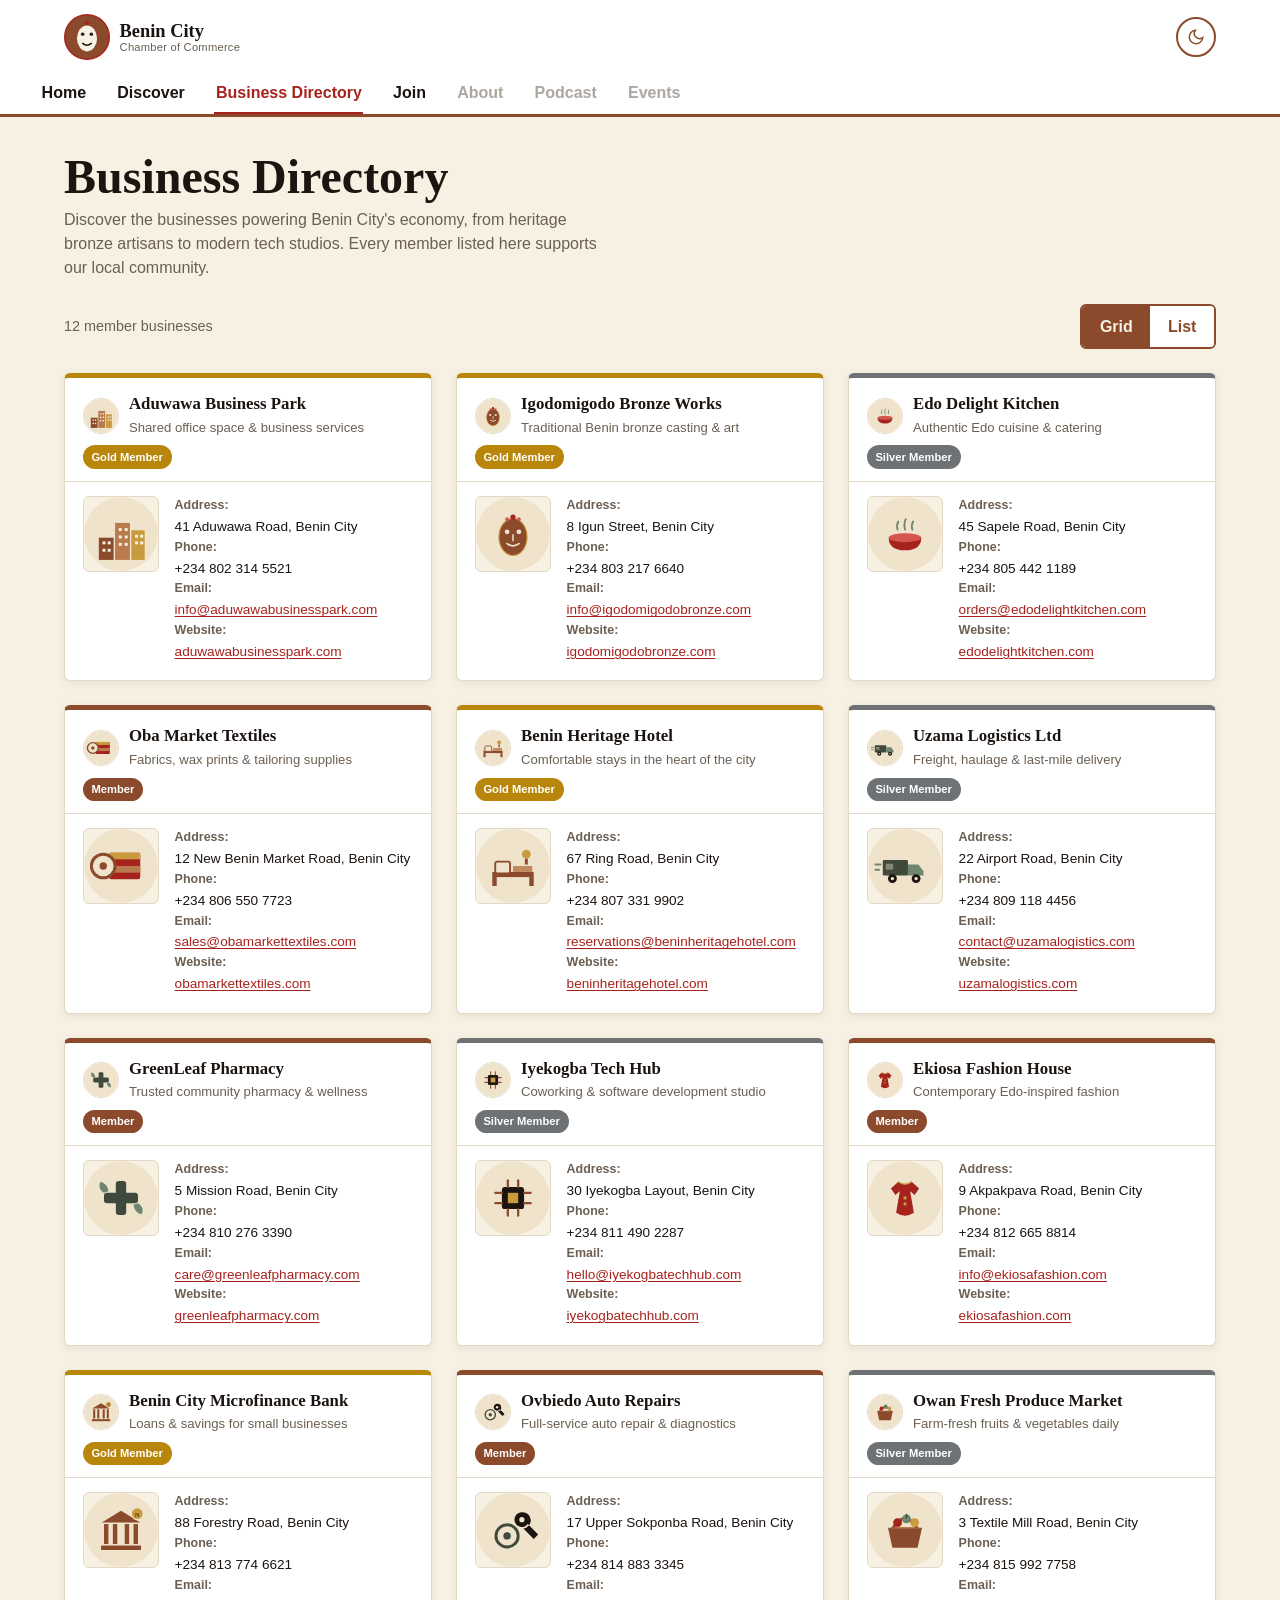
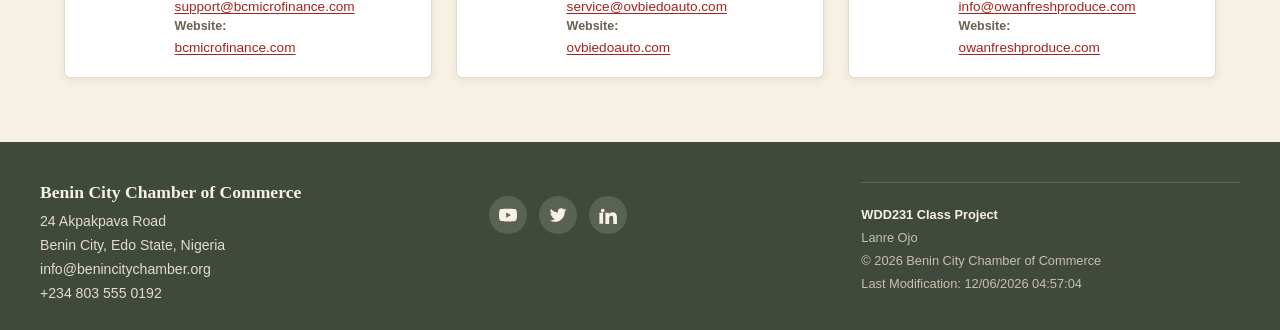
==== chamber/directory.html @ d04460f0 "Move chamber directory to root" ====
<!DOCTYPE html>
<html lang="en">

<head>
  <meta charset="UTF-8" />
  <meta name="viewport" content="width=device-width, initial-scale=1.0" />
  <title>Business Directory | Benin City Chamber of Commerce</title>
  <meta name="description"
    content="Browse member businesses of the Benin City Chamber of Commerce, from bronze artisans to logistics firms, hotels, and local shops." />
  <meta name="author" content="Lanre Ojo" />

  <!-- Favicon -->
  <link rel="icon" type="image/svg+xml" href="images/favicon.svg" />

  <!-- Open Graph / Facebook -->
  <meta property="og:type" content="website" />
  <meta property="og:title" content="Business Directory | Benin City Chamber of Commerce" />
  <meta property="og:description"
    content="Browse member businesses of the Benin City Chamber of Commerce, from bronze artisans to logistics firms, hotels, and local shops." />
  <meta property="og:image" content="images/og-banner.png" />
  <meta property="og:url" content="https://username.github.io/wdd231/chamber/directory.html" />

  <!-- Fonts -->
  <link rel="preconnect" href="https://fonts.googleapis.com" />
  <link rel="preconnect" href="https://fonts.gstatic.com" crossorigin />
  <link href="https://fonts.googleapis.com/css2?family=Roboto:wght@400;500;700;900&display=swap" rel="stylesheet" />

  <!-- Styles: normalize first, then small, then large -->
  <link rel="stylesheet" href="styles/normalize.css" />
  <link rel="stylesheet" href="styles/small.css" />
  <link rel="stylesheet" href="styles/large.css" />
</head>

<body>
  <a class="skip-link" href="#main-content">Skip to main content</a>

  <header class="site-header">
    <div class="header-inner">
      <a class="brand" href="index.html">
        <img src="images/logo.svg" alt="Benin City Chamber of Commerce logo" width="40" height="40" />
        <span class="brand-text">
          <span class="brand-name">Benin City</span>
          <span class="brand-sub">Chamber of Commerce</span>
        </span>
      </a>

      <div class="header-controls">
        <button id="theme-toggle" class="theme-toggle" type="button" aria-pressed="false" aria-label="Toggle dark mode">
          <svg viewBox="0 0 24 24" fill="none" stroke="currentColor" stroke-width="2" stroke-linecap="round">
            <path d="M21 12.79A9 9 0 1 1 11.21 3 7 7 0 0 0 21 12.79Z" />
          </svg>
        </button>
        <button id="nav-toggle" class="nav-toggle" type="button" aria-expanded="false" aria-controls="primary-nav"
          aria-label="Toggle navigation menu">
          <span></span>
          <span></span>
          <span></span>
        </button>
      </div>
    </div>

    <nav id="primary-nav" class="primary-nav" aria-label="Primary">
      <ul>
        <li><a href="index.html">Home</a></li>
        <li><a href="discover.html">Discover</a></li>
        <li><a href="directory.html" aria-current="page">Business Directory</a></li>
        <li><a href="join.html">Join</a></li>
        <li><a href="#" class="is-disabled" aria-disabled="true">About</a></li>
        <li><a href="#" class="is-disabled" aria-disabled="true">Podcast</a></li>
        <li><a href="#" class="is-disabled" aria-disabled="true">Events</a></li>
      </ul>
    </nav>
  </header>

  <main id="main-content">
    <h1 class="page-title">Business Directory</h1>
    <p class="page-lede">Discover the businesses powering Benin City's economy, from heritage bronze artisans to modern
      tech studios. Every member listed here supports our local community.</p>

    <div class="directory-controls">
      <p id="result-count" class="result-count" aria-live="polite">Loading members…</p>
      <div class="view-toggle" role="group" aria-label="Directory view">
        <button id="grid-view-btn" type="button" aria-pressed="true">Grid</button>
        <button id="list-view-btn" type="button" aria-pressed="false">List</button>
      </div>
    </div>

    <section id="directory" class="directory" aria-label="Member businesses">
      <div class="member-card skeleton" aria-hidden="true"></div>
      <div class="member-card skeleton" aria-hidden="true"></div>
      <div class="member-card skeleton" aria-hidden="true"></div>
      <div class="member-card skeleton" aria-hidden="true"></div>
      <div class="member-card skeleton" aria-hidden="true"></div>
      <div class="member-card skeleton" aria-hidden="true"></div>
      <div class="member-card skeleton" aria-hidden="true"></div>
      <div class="member-card skeleton" aria-hidden="true"></div>
      <div class="member-card skeleton" aria-hidden="true"></div>
      <div class="member-card skeleton" aria-hidden="true"></div>
      <div class="member-card skeleton" aria-hidden="true"></div>
      <div class="member-card skeleton" aria-hidden="true"></div>
    </section>
  </main>

  <footer class="site-footer">
    <div class="footer-inner">
      <div class="footer-contact">
        <h2>Benin City Chamber of Commerce</h2>
        <p>
          24 Akpakpava Road<br />
          Benin City, Edo State, Nigeria<br />
          <a href="mailto:info@benincitychamber.org">info@benincitychamber.org</a><br />
          <a href="tel:+2348035550192">+234 803 555 0192</a>
        </p>
      </div>

      <div class="footer-social">
        <a href="https://youtube.com" target="_blank" rel="noopener" aria-label="Benin City Chamber on YouTube">
          <svg viewBox="0 0 24 24">
            <path
              d="M23.5 6.2a3 3 0 0 0-2.1-2.1C19.5 3.5 12 3.5 12 3.5s-7.5 0-9.4.6A3 3 0 0 0 .5 6.2 31 31 0 0 0 0 12a31 31 0 0 0 .5 5.8 3 3 0 0 0 2.1 2.1c1.9.6 9.4.6 9.4.6s7.5 0 9.4-.6a3 3 0 0 0 2.1-2.1A31 31 0 0 0 24 12a31 31 0 0 0-.5-5.8ZM9.6 15.5v-7l6.3 3.5-6.3 3.5Z" />
          </svg>
        </a>
        <a href="https://twitter.com" target="_blank" rel="noopener" aria-label="Benin City Chamber on Twitter">
          <svg viewBox="0 0 24 24">
            <path
              d="M23.4 5.2c-.8.4-1.7.6-2.6.8a4.6 4.6 0 0 0 2-2.5c-.9.5-1.8.9-2.9 1.1a4.5 4.5 0 0 0-7.8 4.1A12.9 12.9 0 0 1 2.7 4a4.5 4.5 0 0 0 1.4 6 4.5 4.5 0 0 1-2-.6v.1a4.5 4.5 0 0 0 3.6 4.4 4.6 4.6 0 0 1-2 .1 4.5 4.5 0 0 0 4.2 3.1A9 9 0 0 1 1 19.1a12.8 12.8 0 0 0 7 2c8.3 0 12.9-6.9 12.9-12.9v-.6c.9-.6 1.6-1.4 2.2-2.3Z" />
          </svg>
        </a>
        <a href="https://linkedin.com" target="_blank" rel="noopener" aria-label="Benin City Chamber on LinkedIn">
          <svg viewBox="0 0 24 24">
            <path
              d="M4.98 3.5a2.5 2.5 0 1 1 0 5 2.5 2.5 0 0 1 0-5ZM.5 8.98h4.97V23.5H.5V8.98Zm7.98 0h4.76v1.99h.07c.66-1.25 2.28-2.57 4.69-2.57 5.02 0 5.94 3.3 5.94 7.6v8.5h-4.97v-7.53c0-1.8-.03-4.11-2.5-4.11-2.51 0-2.9 1.96-2.9 3.98v7.66H8.48V8.98Z" />
          </svg>
        </a>
      </div>

      <div class="footer-meta">
        <p><strong>WDD231 Class Project</strong></p>
        <p>Lanre Ojo</p>
        <p>&copy; <span id="current-year"></span> Benin City Chamber of Commerce</p>
        <p>Last Modification: <span id="last-modified"></span></p>
      </div>
    </div>
  </footer>

  <script src="scripts/directory.js"></script>
</body>

</html>
---- chamber/styles/small.css ----
/* ============================================
   Benin City Chamber of Commerce
   Base / mobile-first styles (320px and up)
   ============================================ */

:root {
  /* Core palette */
  --ink: #1B1410;
  --ivory: #F7F1E4;
  --surface: #FFFFFF;
  --bronze: #8A4A2B;
  --bronze-dark: #6B3A21;
  --coral: #A6231D;
  --patina: #3F4A3D;
  --muted: #6B5F53;
  --border: #E4D9C6;

  /* Membership tiers */
  --tier-gold: #B8860B;
  --tier-silver: #6E7275;
  --tier-member: #8A4A2B;

  /* Type */
  --font-display: 'Fraunces', Georgia, 'Times New Roman', serif;
  --font-body: 'Work Sans', -apple-system, BlinkMacSystemFont, 'Segoe UI', sans-serif;

  --radius: 6px;
  --shadow: 0 2px 8px rgba(27, 20, 16, 0.08);
}

[data-theme='dark'] {
  --ink: #F3EADA;
  --ivory: #16110D;
  --surface: #221A14;
  --bronze: #C1804F;
  --bronze-dark: #A66A3D;
  --coral: #D4564E;
  --patina: #6E8570;
  --muted: #B8AA97;
  --border: #3A2E23;
  --shadow: 0 2px 10px rgba(0, 0, 0, 0.4);
}

html {
  scroll-behavior: smooth;
}

body {
  font-family: var(--font-body);
  background-color: var(--ivory);
  color: var(--ink);
  transition: background-color 0.25s ease, color 0.25s ease;
}

h1,
h2,
h3,
h4 {
  font-family: var(--font-display);
  color: var(--ink);
}

a:focus-visible,
button:focus-visible,
input:focus-visible {
  outline: 3px solid var(--coral);
  outline-offset: 2px;
}

.visually-hidden {
  position: absolute;
  width: 1px;
  height: 1px;
  padding: 0;
  margin: -1px;
  overflow: hidden;
  clip: rect(0, 0, 0, 0);
  white-space: nowrap;
  border: 0;
}

.skip-link {
  position: absolute;
  left: -999px;
  top: 0;
  background: var(--coral);
  color: #fff;
  padding: 0.75rem 1.25rem;
  z-index: 100;
  border-radius: 0 0 var(--radius) 0;
}

.skip-link:focus {
  left: 0;
}

/* ---------- Header ---------- */

.site-header {
  background-color: var(--surface);
  border-bottom: 3px solid var(--bronze);
  position: sticky;
  top: 0;
  z-index: 50;
}

.header-inner {
  display: flex;
  align-items: center;
  justify-content: space-between;
  padding: 0.75rem 1rem;
  max-width: 1200px;
  margin: 0 auto;
}

.brand {
  display: flex;
  align-items: center;
  gap: 0.6rem;
  min-width: 0;
}

.brand img {
  width: 40px;
  height: 40px;
  flex-shrink: 0;
}

.brand-text {
  display: flex;
  flex-direction: column;
  line-height: 1.1;
}

.brand-name {
  font-family: var(--font-display);
  font-weight: 700;
  font-size: 1rem;
  color: var(--ink);
}

.brand-sub {
  font-size: 0.7rem;
  color: var(--muted);
  letter-spacing: 0.02em;
}

.header-controls {
  display: flex;
  align-items: center;
  gap: 0.5rem;
}

.theme-toggle {
  width: 40px;
  height: 40px;
  border-radius: 50%;
  border: 2px solid var(--bronze);
  display: flex;
  align-items: center;
  justify-content: center;
  color: var(--bronze);
  flex-shrink: 0;
}

.theme-toggle svg {
  width: 18px;
  height: 18px;
}

.nav-toggle {
  width: 40px;
  height: 40px;
  display: flex;
  flex-direction: column;
  justify-content: center;
  align-items: center;
  gap: 5px;
  flex-shrink: 0;
}

.nav-toggle span {
  display: block;
  width: 22px;
  height: 2.5px;
  background-color: var(--ink);
  border-radius: 2px;
  transition: transform 0.2s ease, opacity 0.2s ease;
}

.nav-toggle[aria-expanded='true'] span:nth-child(1) {
  transform: translateY(7.5px) rotate(45deg);
}

.nav-toggle[aria-expanded='true'] span:nth-child(2) {
  opacity: 0;
}

.nav-toggle[aria-expanded='true'] span:nth-child(3) {
  transform: translateY(-7.5px) rotate(-45deg);
}

.primary-nav {
  width: 100%;
  max-height: 0;
  overflow: hidden;
  background-color: var(--surface);
  border-top: 1px solid var(--border);
}

.primary-nav.is-open {
  max-height: 400px;
}

.primary-nav ul {
  display: flex;
  flex-direction: column;
  list-style: none;
  padding: 0.5rem 1rem 1rem;
  max-width: 1200px;
  margin: 0 auto;
}

.primary-nav a {
  display: block;
  padding: 0.75rem 0.5rem;
  font-weight: 600;
  color: var(--ink);
  border-bottom: 1px solid var(--border);
}

.primary-nav a[aria-current='page'] {
  color: var(--coral);
  border-bottom-color: var(--coral);
}

.primary-nav a.is-disabled {
  color: var(--muted);
  opacity: 0.55;
  pointer-events: none;
}

/* ---------- Main / Hero ---------- */

main {
  max-width: 1200px;
  margin: 0 auto;
  padding: 1.25rem 1rem 3rem;
}

.page-title {
  font-size: 2rem;
  margin-bottom: 0.25rem;
}

.page-lede {
  color: var(--muted);
  max-width: 60ch;
  margin-bottom: 1.5rem;
}

/* ---------- Directory controls ---------- */

.directory-controls {
  display: flex;
  align-items: center;
  justify-content: space-between;
  flex-wrap: wrap;
  gap: 1rem;
  margin-bottom: 1.5rem;
}

.result-count {
  color: var(--muted);
  font-size: 0.9rem;
}

.view-toggle {
  display: inline-flex;
  border: 2px solid var(--bronze);
  border-radius: var(--radius);
  overflow: hidden;
}

.view-toggle button {
  padding: 0.55rem 1.1rem;
  font-weight: 600;
  background-color: var(--surface);
  color: var(--bronze);
}

.view-toggle button[aria-pressed='true'] {
  background-color: var(--bronze);
  color: var(--ivory);
}

/* ---------- Directory grid view ---------- */

.directory {
  display: grid;
  grid-template-columns: 1fr;
  gap: 1.25rem;
}

.member-card {
  background-color: var(--surface);
  border: 1px solid var(--border);
  border-top: 5px solid var(--tier-member);
  border-radius: var(--radius);
  box-shadow: var(--shadow);
  overflow: hidden;
  display: flex;
  flex-direction: column;
}

.member-card.skeleton {
  min-height: 260px;
  background: linear-gradient(90deg, var(--surface) 25%, var(--border) 50%, var(--surface) 75%);
  background-size: 200% 100%;
  animation: skeleton-pulse 1.4s ease-in-out infinite;
}

@keyframes skeleton-pulse {
  0% {
    background-position: 200% 0;
  }

  100% {
    background-position: -200% 0;
  }
}

.member-card[data-tier='3'] {
  border-top-color: var(--tier-gold);
}

.member-card[data-tier='2'] {
  border-top-color: var(--tier-silver);
}

.member-card[data-tier='1'] {
  border-top-color: var(--tier-member);
}

.card-head {
  padding: 1rem 1.1rem 0.75rem;
  border-bottom: 1px solid var(--border);
}

.card-icon-name {
  display: flex;
  align-items: center;
  gap: 0.65rem;
}

.card-icon-name img {
  width: 36px;
  height: 36px;
  border-radius: 50%;
  flex-shrink: 0;
  border: 1px solid var(--border);
}

.member-name {
  font-size: 1.05rem;
  font-weight: 700;
  line-height: 1.25;
}

.member-tagline {
  font-size: 0.82rem;
  color: var(--muted);
  margin-top: 0.15rem;
}

.tier-badge {
  display: inline-block;
  margin-top: 0.5rem;
  font-size: 0.7rem;
  font-weight: 700;
  padding: 0.2rem 0.55rem;
  border-radius: 999px;
  color: #fff;
}

.tier-badge[data-tier='3'] {
  background-color: var(--tier-gold);
}

.tier-badge[data-tier='2'] {
  background-color: var(--tier-silver);
}

.tier-badge[data-tier='1'] {
  background-color: var(--tier-member);
}

.card-body {
  padding: 0.9rem 1.1rem 1.1rem;
  display: flex;
  gap: 1rem;
}

.card-body img.card-photo {
  width: 64px;
  height: 64px;
  border-radius: var(--radius);
  border: 1px solid var(--border);
  flex-shrink: 0;
  background-color: var(--ivory);
}

.card-details {
  font-size: 0.85rem;
  line-height: 1.6;
  min-width: 0;
}

.card-details dt {
  font-weight: 700;
  display: block;
  font-size: 0.78rem;
  text-transform: none;
  color: var(--muted);
  margin-top: 0.5rem;
}

.card-details dt:first-child {
  margin-top: 0;
}

.card-details dd {
  display: block;
  margin: 0;
  word-break: break-word;
}

.card-details a {
  color: var(--coral);
  text-decoration: underline;
  text-underline-offset: 2px;
}

/* ---------- Directory list view ---------- */

.directory.list-view {
  display: flex;
  flex-direction: column;
  gap: 0.6rem;
}

.directory.list-view .member-card {
  flex-direction: row;
  align-items: center;
  border-top: 1px solid var(--border);
  border-left: 5px solid var(--tier-member);
}

.directory.list-view .member-card[data-tier='3'] {
  border-left-color: var(--tier-gold);
}

.directory.list-view .member-card[data-tier='2'] {
  border-left-color: var(--tier-silver);
}

.directory.list-view .member-card[data-tier='1'] {
  border-left-color: var(--tier-member);
}

.directory.list-view .card-body img.card-photo {
  display: none;
}

.directory.list-view .card-head {
  border-bottom: none;
  padding: 0.7rem 1rem;
  flex: 0 0 auto;
  width: 42%;
}

.directory.list-view .card-body {
  padding: 0.7rem 1rem;
  flex: 1;
  align-items: center;
}

.directory.list-view .card-icon-name img {
  width: 28px;
  height: 28px;
}

.directory.list-view .member-name {
  font-size: 0.92rem;
}

.directory.list-view .tier-badge {
  margin-top: 0.3rem;
}

/* ---------- Footer ---------- */

.site-footer {
  background-color: var(--patina);
  color: var(--ivory);
  padding: 2.5rem 1rem 1.5rem;
}

[data-theme='dark'] .site-footer {
  background-color: #101A12;
}

.footer-inner {
  max-width: 1200px;
  margin: 0 auto;
  display: grid;
  grid-template-columns: 1fr;
  gap: 1.75rem;
}

.footer-inner h2 {
  font-size: 1.1rem;
  color: var(--ivory);
  margin-bottom: 0.5rem;
}

.footer-contact p {
  font-size: 0.88rem;
  line-height: 1.7;
  color: #E3DCCB;
}

.footer-social {
  display: flex;
  gap: 0.75rem;
  margin-top: 0.9rem;
}

.footer-social a {
  width: 38px;
  height: 38px;
  border-radius: 50%;
  background-color: rgba(247, 241, 228, 0.14);
  display: flex;
  align-items: center;
  justify-content: center;
  transition: background-color 0.2s ease;
}

.footer-social a:hover,
.footer-social a:focus-visible {
  background-color: var(--coral);
}

.footer-social svg {
  width: 18px;
  height: 18px;
  fill: var(--ivory);
}

.footer-meta {
  font-size: 0.8rem;
  color: #C9C0AD;
  border-top: 1px solid rgba(247, 241, 228, 0.18);
  padding-top: 1.25rem;
  line-height: 1.8;
}

.footer-meta strong {
  color: var(--ivory);
}
---- chamber/styles/large.css ----
/* ============================================
   Benin City Chamber of Commerce
   Larger viewport enhancements (768px and up)
   ============================================ */

@media screen and (min-width: 768px) {

  .header-inner {
    padding: 0.9rem 1.5rem;
  }

  .brand img {
    width: 46px;
    height: 46px;
  }

  .brand-name {
    font-size: 1.15rem;
  }

  .nav-toggle {
    display: none;
  }

  .primary-nav {
    width: auto;
    max-height: none;
    overflow: visible;
    background-color: transparent;
    border-top: none;
  }

  .primary-nav ul {
    flex-direction: row;
    padding: 0;
    gap: 1.75rem;
  }

  .primary-nav a {
    padding: 0.4rem 0.1rem;
    border-bottom: 2px solid transparent;
  }

  .primary-nav a[aria-current='page'] {
    border-bottom-color: var(--coral);
  }

  main {
    padding: 2rem 1.5rem 4rem;
  }

  .page-title {
    font-size: 2.6rem;
  }

  .directory {
    grid-template-columns: repeat(2, 1fr);
    gap: 1.5rem;
  }

  .directory.list-view {
    display: flex;
    flex-direction: column;
  }

  .footer-inner {
    grid-template-columns: 1.1fr 0.9fr 1fr;
    gap: 2rem;
  }
}

@media screen and (min-width: 1024px) {

  .directory {
    grid-template-columns: repeat(3, 1fr);
  }

  .page-title {
    font-size: 3rem;
  }

  .card-body img.card-photo {
    width: 76px;
    height: 76px;
  }
}
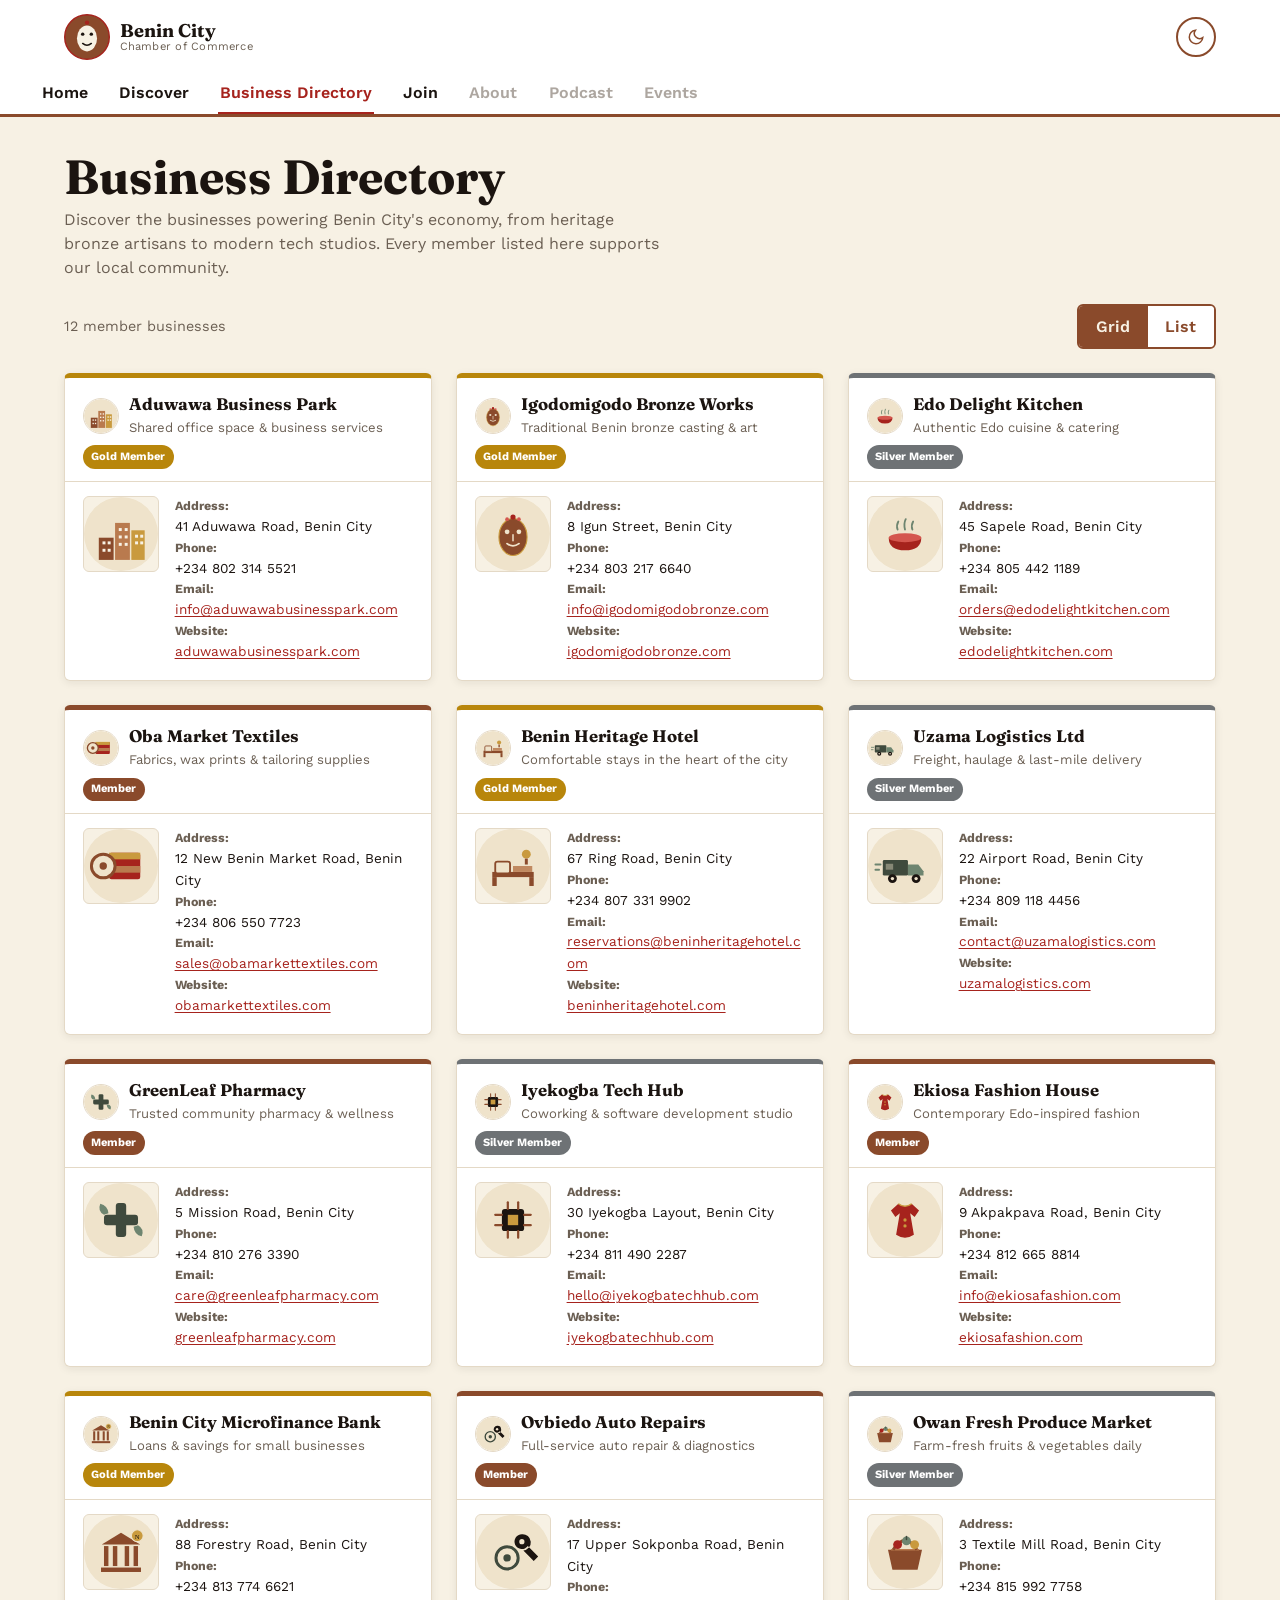
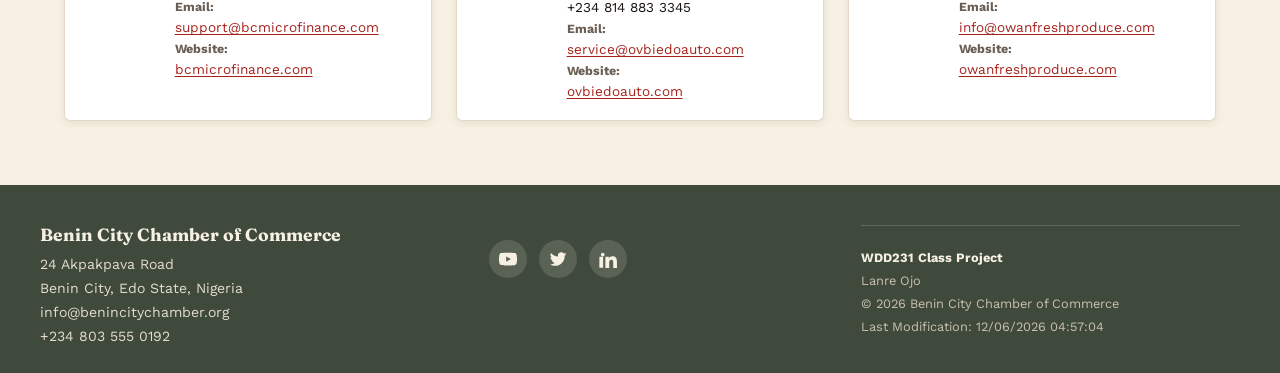
==== commit 64069ba4: "w03 chamber" ====
--- a/chamber/directory.html
+++ b/chamber/directory.html
@@ -17,18 +17,22 @@
   <meta property="og:title" content="Business Directory | Benin City Chamber of Commerce" />
   <meta property="og:description"
     content="Browse member businesses of the Benin City Chamber of Commerce, from bronze artisans to logistics firms, hotels, and local shops." />
-  <meta property="og:image" content="images/og-banner.png" />
-  <meta property="og:url" content="https://username.github.io/wdd231/chamber/directory.html" />
+  <meta property="og:image" content="https://lanre4444.github.io/wdd231/chamber/images/og-banner.png" />
+  <meta property="og:url" content="https://lanre4444.github.io/wdd231/chamber/directory.html" />
 
   <!-- Fonts -->
   <link rel="preconnect" href="https://fonts.googleapis.com" />
   <link rel="preconnect" href="https://fonts.gstatic.com" crossorigin />
-  <link href="https://fonts.googleapis.com/css2?family=Roboto:wght@400;500;700;900&display=swap" rel="stylesheet" />
+  <link
+    href="https://fonts.googleapis.com/css2?family=Fraunces:opsz,wght@9..144,500;9..144,700&family=Work+Sans:wght@400;500;600;700&display=swap"
+    rel="stylesheet" />
 
   <!-- Styles: normalize first, then small, then large -->
   <link rel="stylesheet" href="styles/normalize.css" />
   <link rel="stylesheet" href="styles/small.css" />
   <link rel="stylesheet" href="styles/large.css" />
+  <script src="scripts/common.js" defer></script>
+  <script src="scripts/directory.js" defer></script>
 </head>
 
 <body>
@@ -78,7 +82,7 @@
       tech studios. Every member listed here supports our local community.</p>
 
     <div class="directory-controls">
-      <p id="result-count" class="result-count" aria-live="polite">Loading members…</p>
+      <p id="result-count" class="result-count" aria-live="polite">Loading members&hellip;</p>
       <div class="view-toggle" role="group" aria-label="Directory view">
         <button id="grid-view-btn" type="button" aria-pressed="true">Grid</button>
         <button id="list-view-btn" type="button" aria-pressed="false">List</button>
@@ -142,8 +146,6 @@
       </div>
     </div>
   </footer>
-
-  <script src="scripts/directory.js"></script>
 </body>
 
 </html>
